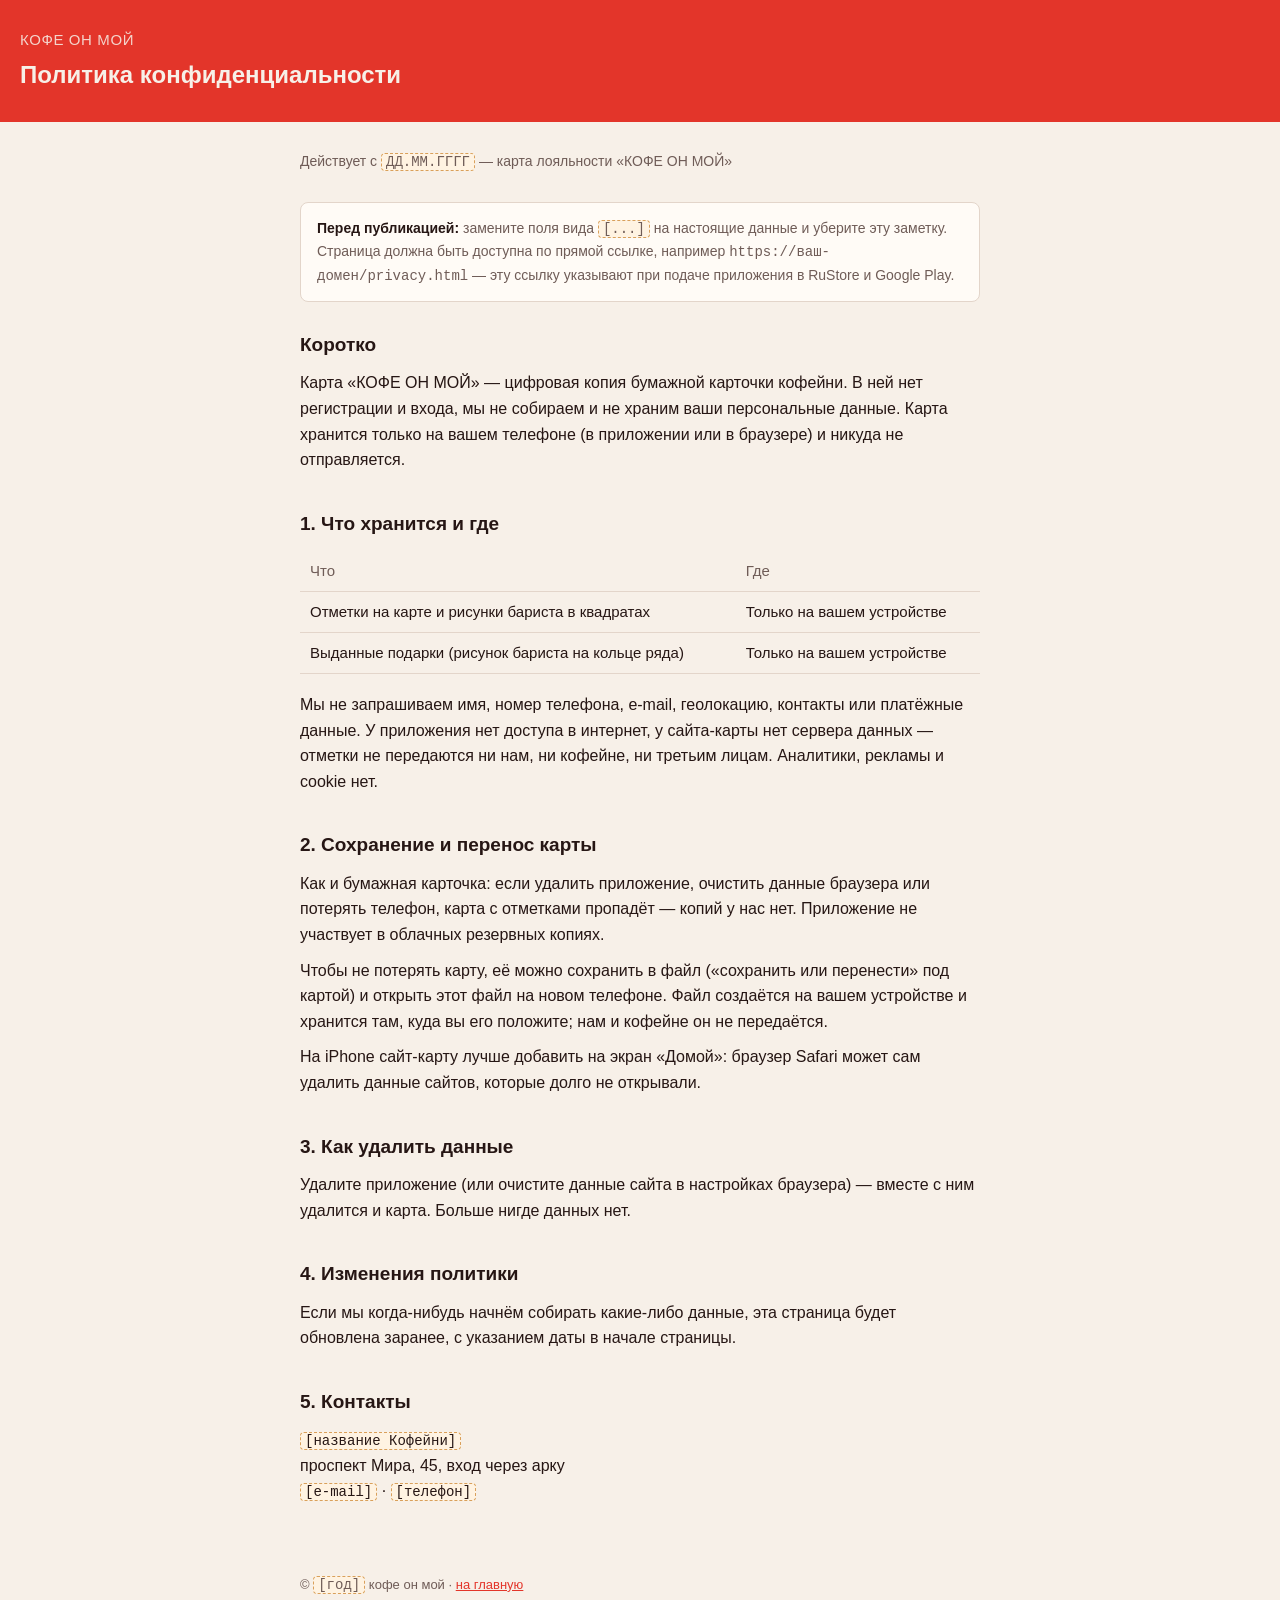
==== privacy.html @ 0598d9b9 "Publish loyalty card website" ====
<!doctype html>
<html lang="ru">
<head>
<meta charset="utf-8">
<meta name="viewport" content="width=device-width, initial-scale=1">
<title>Политика конфиденциальности — кофе он мой</title>
<meta name="description" content="Политика конфиденциальности карты лояльности «КОФЕ ОН МОЙ»">
<meta name="theme-color" content="#F7F0E8">
<style>
  :root {
    --red: #E3352A;
    --ink: #261614;
    --muted: #6F5C57;
    --line: #E3D5CA;
    --bg: #F7F0E8;
    --surface: #FFFBF6;
    --fill: #FFF3E2;
  }
  * { box-sizing: border-box; }
  body {
    margin: 0;
    background: var(--bg);
    color: var(--ink);
    font: 400 16px/1.6 -apple-system, BlinkMacSystemFont, "Segoe UI", Roboto, sans-serif;
    -webkit-font-smoothing: antialiased;
  }
  header { background: var(--red); color: var(--bg); padding: 28px 20px; }
  header .brand { font-size: 15px; letter-spacing: .04em; text-transform: uppercase; opacity: .85; margin: 0 0 4px; }
  header h1 { font-weight: 600; font-size: 24px; margin: 0; }
  main { max-width: 720px; margin: 0 auto; padding: 28px 20px 60px; }
  .updated { color: var(--muted); font-size: 14px; margin: 0 0 28px; }
  h2 { font-size: 19px; margin: 36px 0 10px; }
  h2:first-of-type { margin-top: 0; }
  p, li { margin: 0 0 10px; }
  ul { padding-left: 22px; }
  a { color: var(--red); }
  .fill { background: var(--fill); border: 1px dashed #D9A05B; border-radius: 4px; padding: 0 4px; font-family: ui-monospace, monospace; font-size: 14px; }
  .note { background: var(--surface); border: 1px solid var(--line); border-radius: 8px; padding: 14px 16px; font-size: 14px; color: var(--muted); margin: 0 0 28px; }
  .note strong { color: var(--ink); }
  table { width: 100%; border-collapse: collapse; margin: 12px 0 18px; font-size: 15px; }
  th, td { text-align: left; padding: 8px 10px; border-bottom: 1px solid var(--line); vertical-align: top; }
  th { color: var(--muted); font-weight: 500; }
  footer { max-width: 720px; margin: 0 auto; padding: 0 20px 40px; color: var(--muted); font-size: 13px; }
</style>
</head>
<body>
<header>
  <p class="brand">кофе он мой</p>
  <h1>Политика конфиденциальности</h1>
</header>
<main>
  <p class="updated">Действует с <span class="fill">ДД.ММ.ГГГГ</span> — карта лояльности «КОФЕ ОН МОЙ»</p>

  <div class="note">
    <strong>Перед публикацией:</strong> замените поля вида <span class="fill">[...]</span> на настоящие
    данные и уберите эту заметку. Страница должна быть доступна по прямой ссылке,
    например <code>https://ваш-домен/privacy.html</code> — эту ссылку указывают при подаче приложения
    в RuStore и Google Play.
  </div>

  <h2>Коротко</h2>
  <p>
    Карта «КОФЕ ОН МОЙ» — цифровая копия бумажной карточки кофейни. В ней нет регистрации и входа,
    мы не собираем и не храним ваши персональные данные. Карта хранится только на вашем телефоне
    (в приложении или в браузере) и никуда не отправляется.
  </p>

  <h2>1. Что хранится и где</h2>
  <table>
    <tr><th>Что</th><th>Где</th></tr>
    <tr>
      <td>Отметки на карте и рисунки бариста в квадратах</td>
      <td>Только на вашем устройстве</td>
    </tr>
    <tr>
      <td>Выданные подарки (рисунок бариста на кольце ряда)</td>
      <td>Только на вашем устройстве</td>
    </tr>
  </table>
  <p>
    Мы не запрашиваем имя, номер телефона, e-mail, геолокацию, контакты или платёжные данные.
    У приложения нет доступа в интернет, у сайта-карты нет сервера данных — отметки не передаются
    ни нам, ни кофейне, ни третьим лицам. Аналитики, рекламы и cookie нет.
  </p>

  <h2>2. Сохранение и перенос карты</h2>
  <p>
    Как и бумажная карточка: если удалить приложение, очистить данные браузера или потерять телефон,
    карта с отметками пропадёт — копий у нас нет. Приложение не участвует в облачных резервных копиях.
  </p>
  <p>
    Чтобы не потерять карту, её можно сохранить в файл («сохранить или перенести» под картой) и открыть
    этот файл на новом телефоне. Файл создаётся на вашем устройстве и хранится там, куда вы его положите;
    нам и кофейне он не передаётся.
  </p>
  <p>
    На iPhone сайт-карту лучше добавить на экран «Домой»: браузер Safari может сам удалить данные сайтов,
    которые долго не открывали.
  </p>

  <h2>3. Как удалить данные</h2>
  <p>
    Удалите приложение (или очистите данные сайта в настройках браузера) — вместе с ним удалится и карта.
    Больше нигде данных нет.
  </p>

  <h2>4. Изменения политики</h2>
  <p>
    Если мы когда-нибудь начнём собирать какие-либо данные, эта страница будет обновлена заранее,
    с указанием даты в начале страницы.
  </p>

  <h2>5. Контакты</h2>
  <p>
    <span class="fill">[название Кофейни]</span><br>
    проспект Мира, 45, вход через арку<br>
    <span class="fill">[e-mail]</span> · <span class="fill">[телефон]</span>
  </p>
</main>
<footer>&copy; <span class="fill">[год]</span> кофе он мой &middot; <a href="/">на главную</a></footer>
</body>
</html>
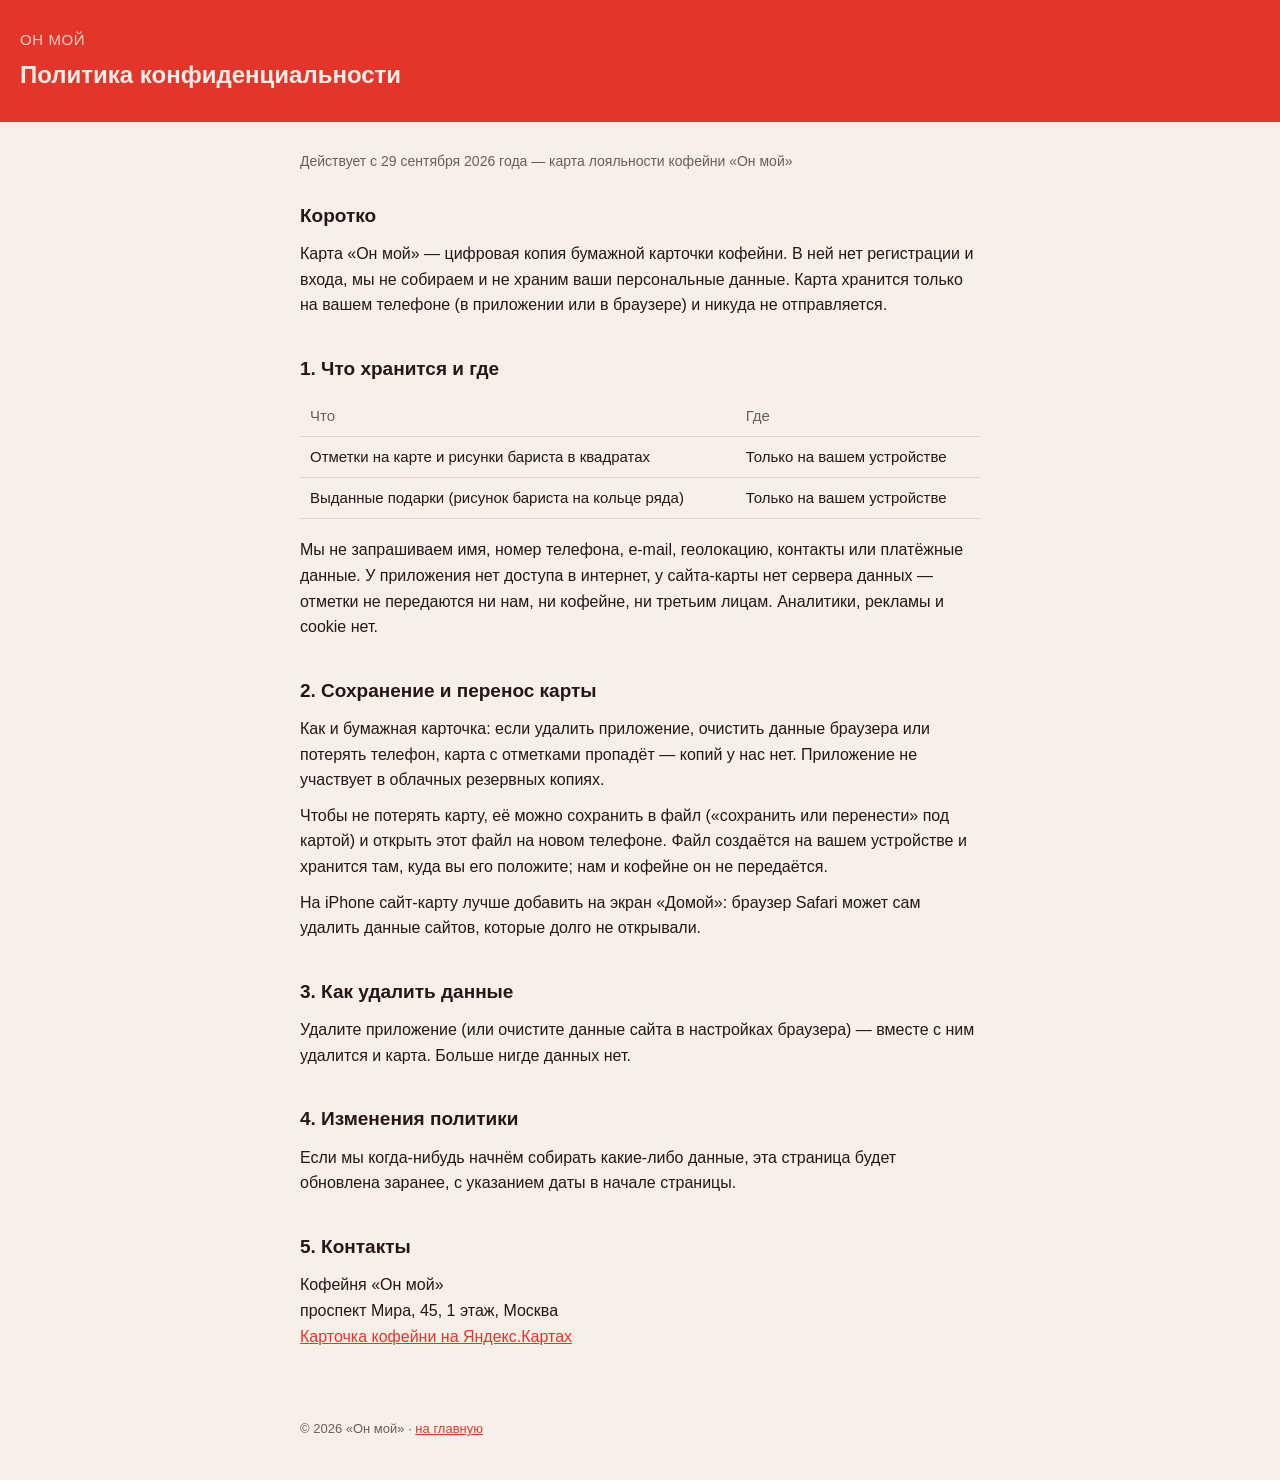
==== commit ddf631ca: "Finalize coffee shop website details" ====
--- a/privacy.html
+++ b/privacy.html
@@ -3,8 +3,8 @@
 <head>
 <meta charset="utf-8">
 <meta name="viewport" content="width=device-width, initial-scale=1">
-<title>Политика конфиденциальности — кофе он мой</title>
-<meta name="description" content="Политика конфиденциальности карты лояльности «КОФЕ ОН МОЙ»">
+<title>Политика конфиденциальности — «Он мой»</title>
+<meta name="description" content="Политика конфиденциальности карты лояльности кофейни «Он мой»">
 <meta name="theme-color" content="#F7F0E8">
 <style>
   :root {
@@ -45,22 +45,15 @@
 </head>
 <body>
 <header>
-  <p class="brand">кофе он мой</p>
+  <p class="brand">Он мой</p>
   <h1>Политика конфиденциальности</h1>
 </header>
 <main>
-  <p class="updated">Действует с <span class="fill">ДД.ММ.ГГГГ</span> — карта лояльности «КОФЕ ОН МОЙ»</p>
-
-  <div class="note">
-    <strong>Перед публикацией:</strong> замените поля вида <span class="fill">[...]</span> на настоящие
-    данные и уберите эту заметку. Страница должна быть доступна по прямой ссылке,
-    например <code>https://ваш-домен/privacy.html</code> — эту ссылку указывают при подаче приложения
-    в RuStore и Google Play.
-  </div>
+  <p class="updated">Действует с 29 сентября 2026 года — карта лояльности кофейни «Он мой»</p>
 
   <h2>Коротко</h2>
   <p>
-    Карта «КОФЕ ОН МОЙ» — цифровая копия бумажной карточки кофейни. В ней нет регистрации и входа,
+    Карта «Он мой» — цифровая копия бумажной карточки кофейни. В ней нет регистрации и входа,
     мы не собираем и не храним ваши персональные данные. Карта хранится только на вашем телефоне
     (в приложении или в браузере) и никуда не отправляется.
   </p>
@@ -112,11 +105,11 @@
 
   <h2>5. Контакты</h2>
   <p>
-    <span class="fill">[название Кофейни]</span><br>
-    проспект Мира, 45, вход через арку<br>
-    <span class="fill">[e-mail]</span> · <span class="fill">[телефон]</span>
+    Кофейня «Он мой»<br>
+    проспект Мира, 45, 1 этаж, Москва<br>
+    <a href="https://yandex.ru/maps/org/on_moy/1604791160/" target="_blank" rel="noopener">Карточка кофейни на Яндекс.Картах</a>
   </p>
 </main>
-<footer>&copy; <span class="fill">[год]</span> кофе он мой &middot; <a href="/">на главную</a></footer>
+<footer>&copy; 2026 «Он мой» &middot; <a href="/">на главную</a></footer>
 </body>
 </html>
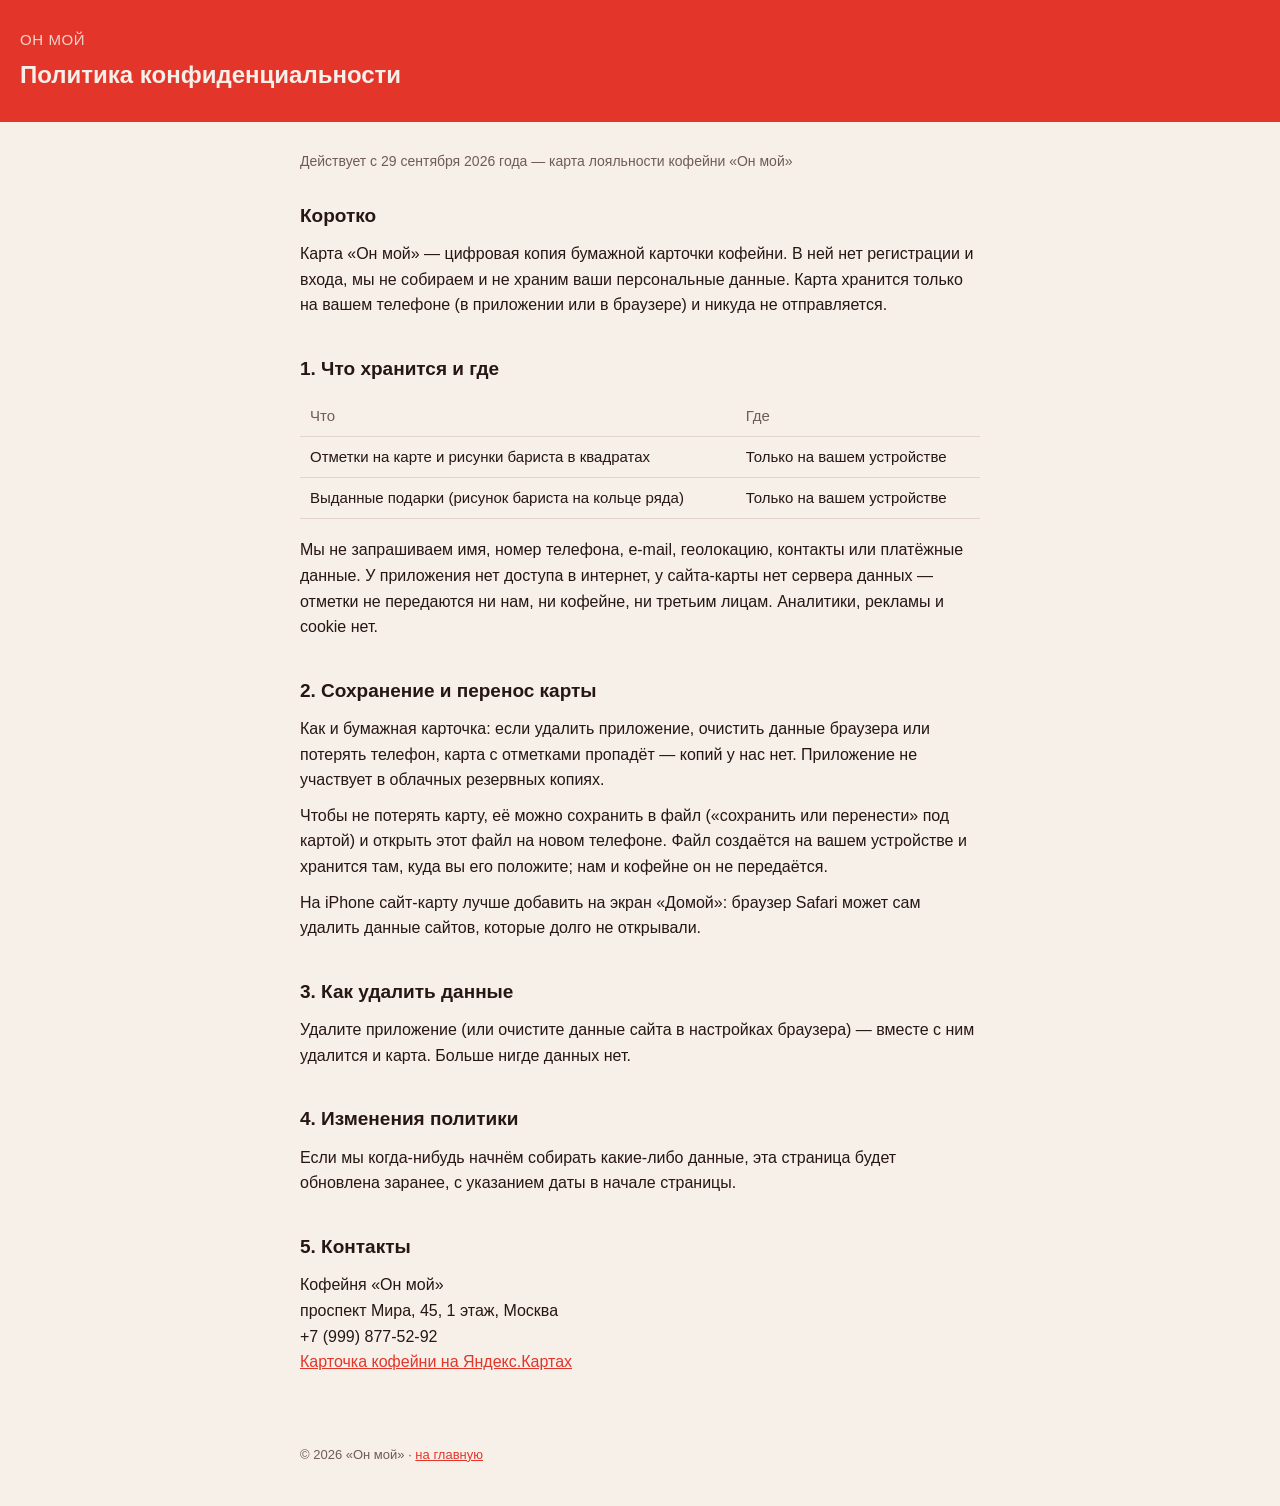
==== commit ec62ea83: "Add coffee shop contact to privacy policy" ====
--- a/privacy.html
+++ b/privacy.html
@@ -107,6 +107,7 @@
   <p>
     Кофейня «Он мой»<br>
     проспект Мира, 45, 1 этаж, Москва<br>
+    +7 (999) 877-52-92<br>
     <a href="https://yandex.ru/maps/org/on_moy/1604791160/" target="_blank" rel="noopener">Карточка кофейни на Яндекс.Картах</a>
   </p>
 </main>
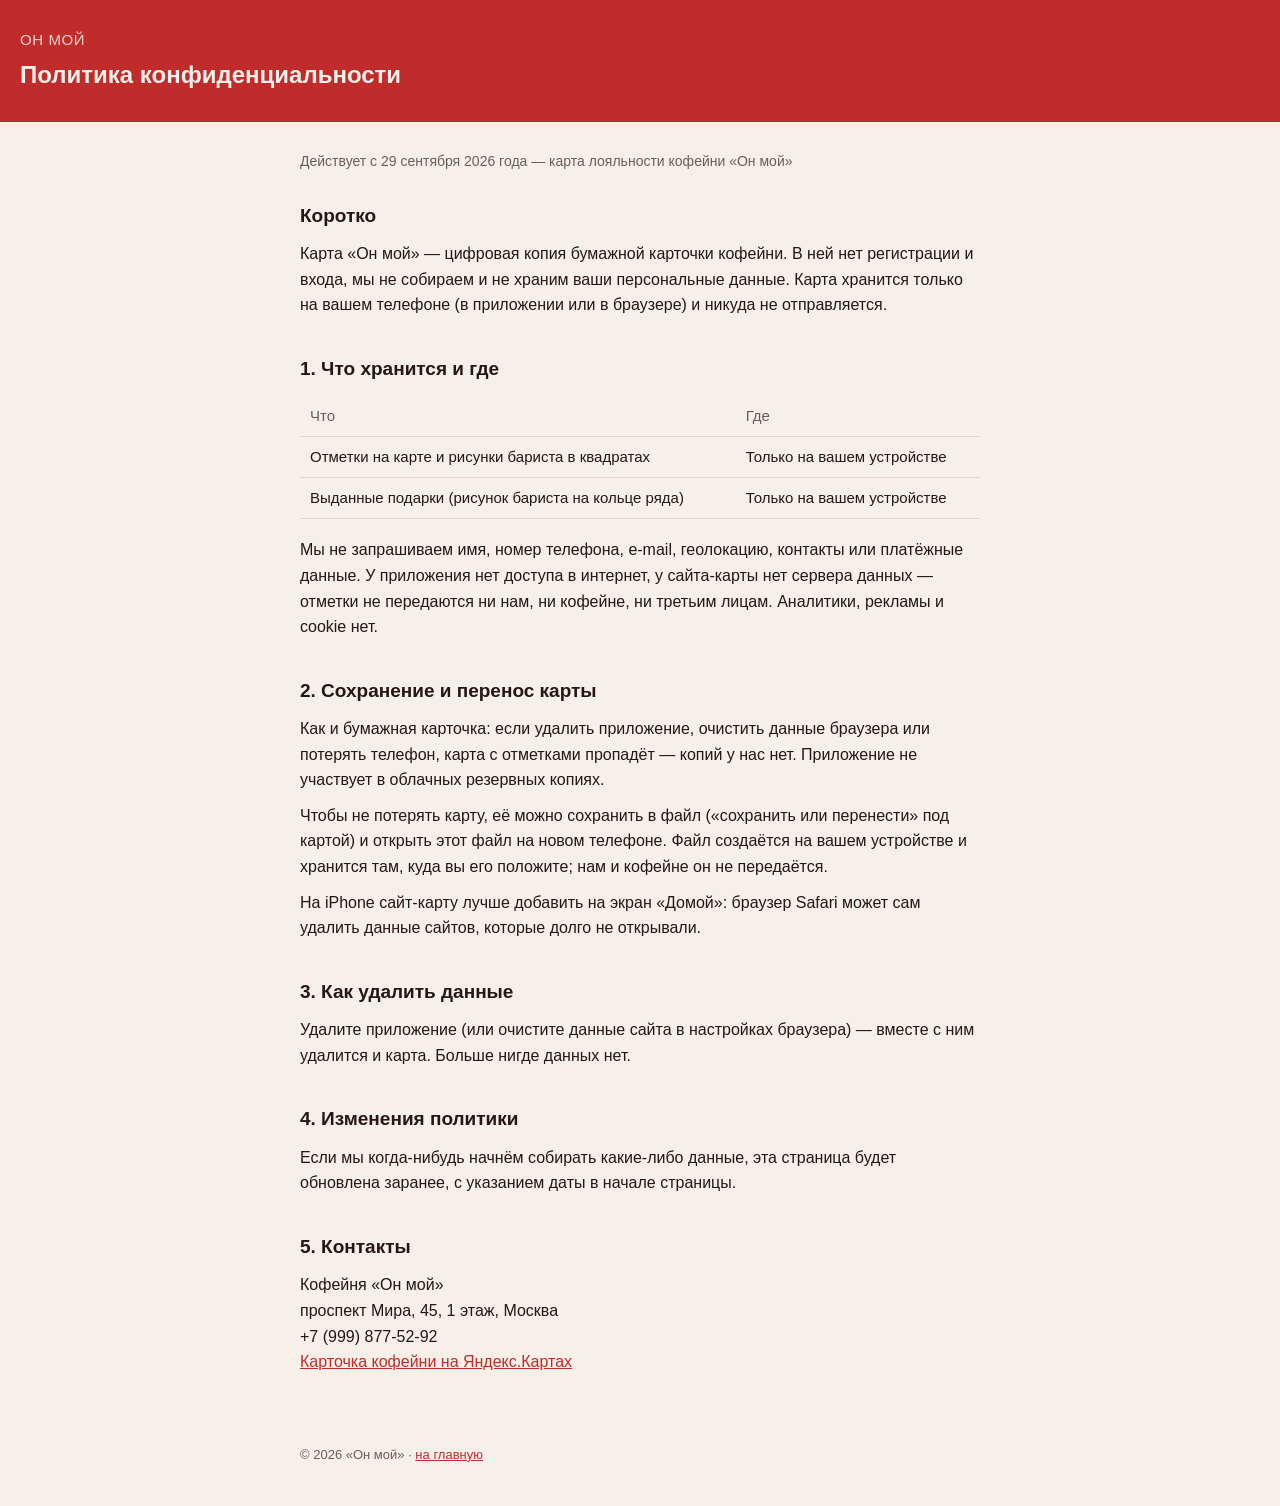
==== commit 45a4e90f: "Sync site with VPS deployment archive (kom-v13) Co-Authored-By: Claude Opus 5.5 <noreply@anthropic.c" ====
--- a/privacy.html
+++ b/privacy.html
@@ -8,7 +8,7 @@
 <meta name="theme-color" content="#F7F0E8">
 <style>
   :root {
-    --red: #E3352A;
+    --red: #BF2C2B;
     --ink: #261614;
     --muted: #6F5C57;
     --line: #E3D5CA;
